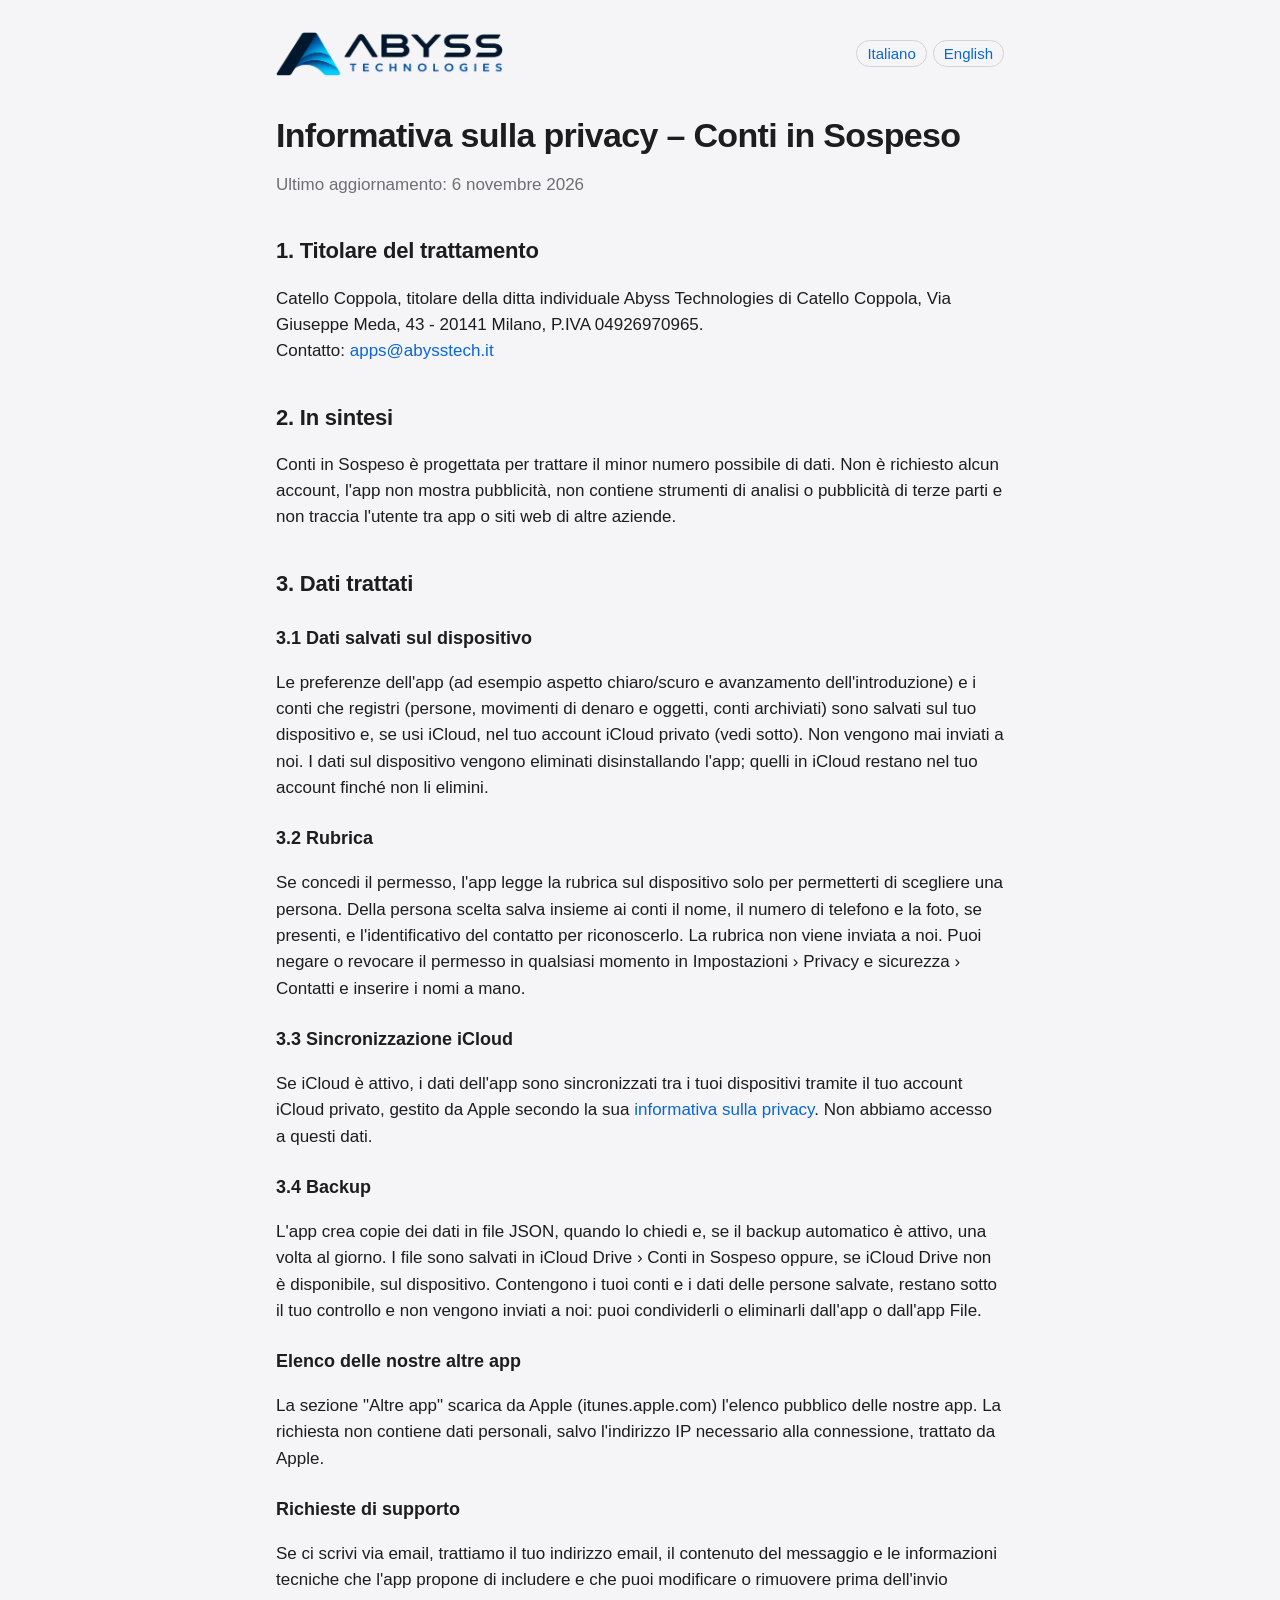
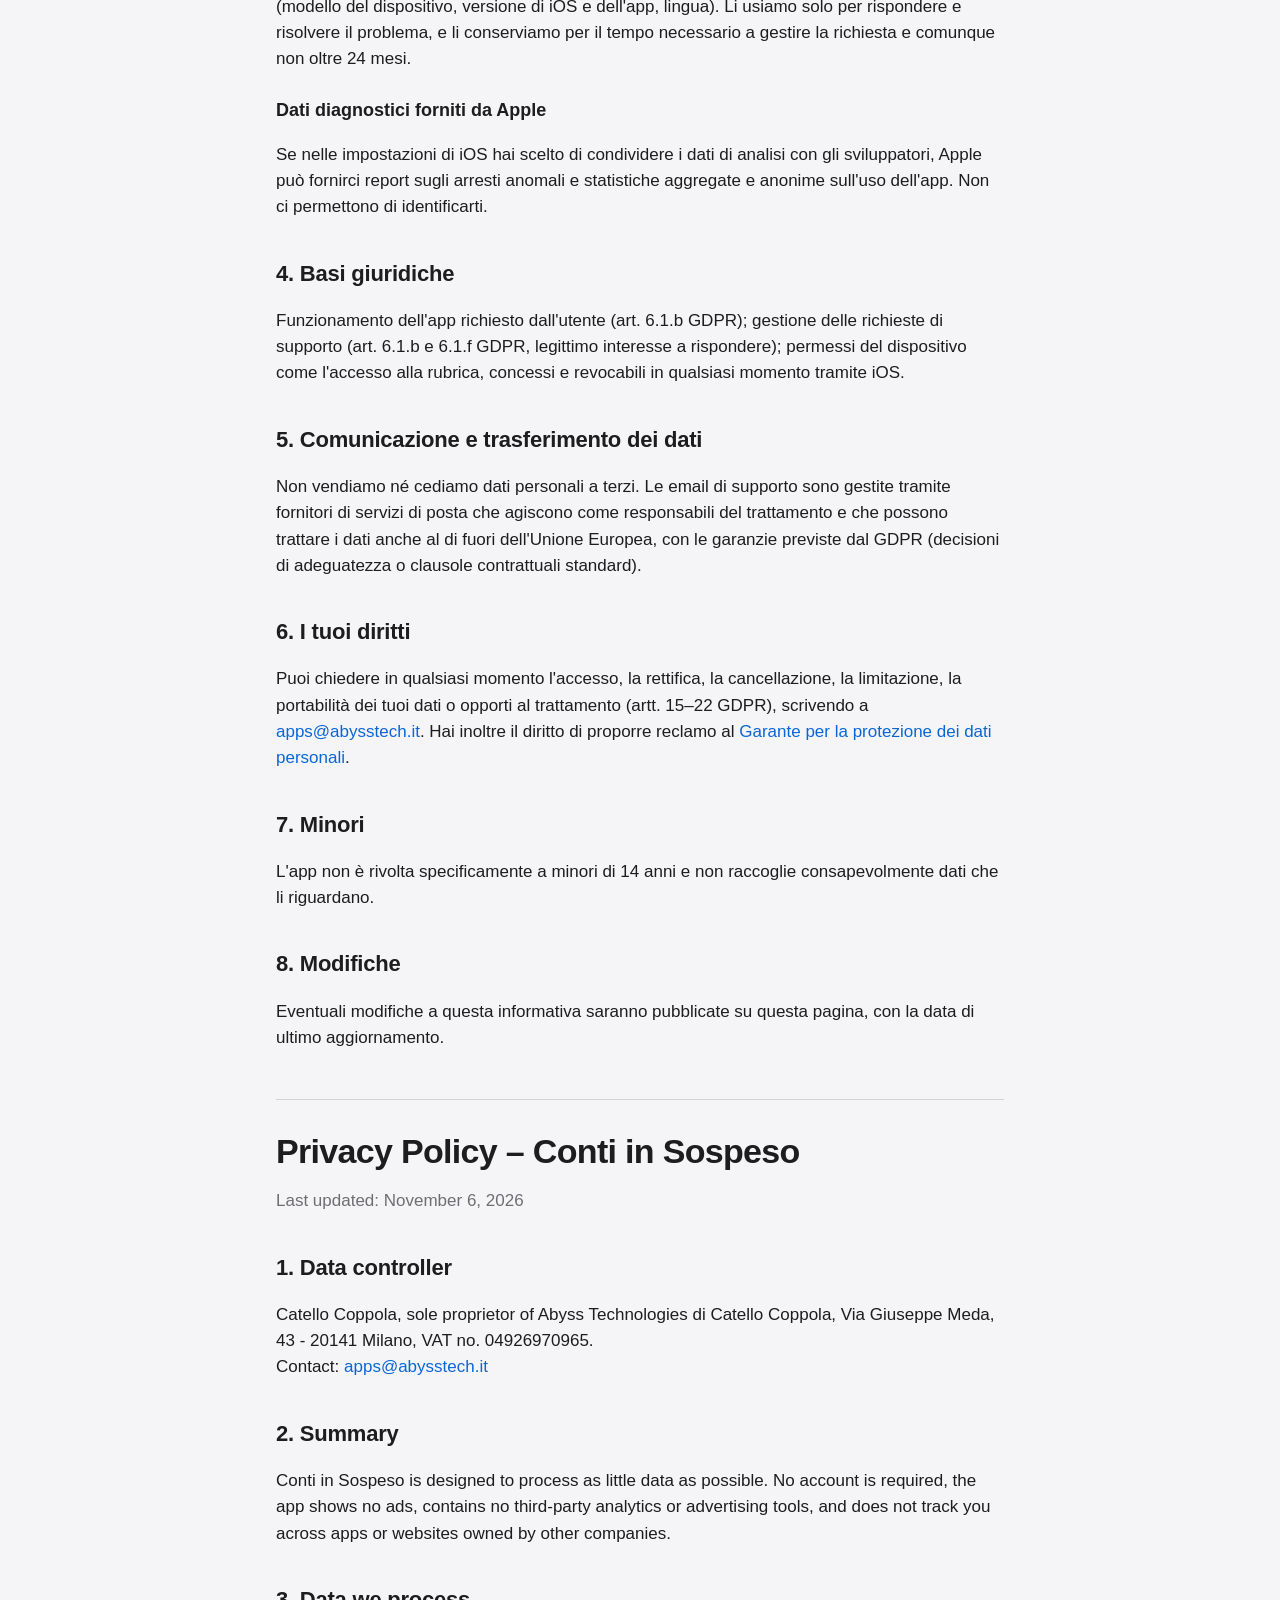
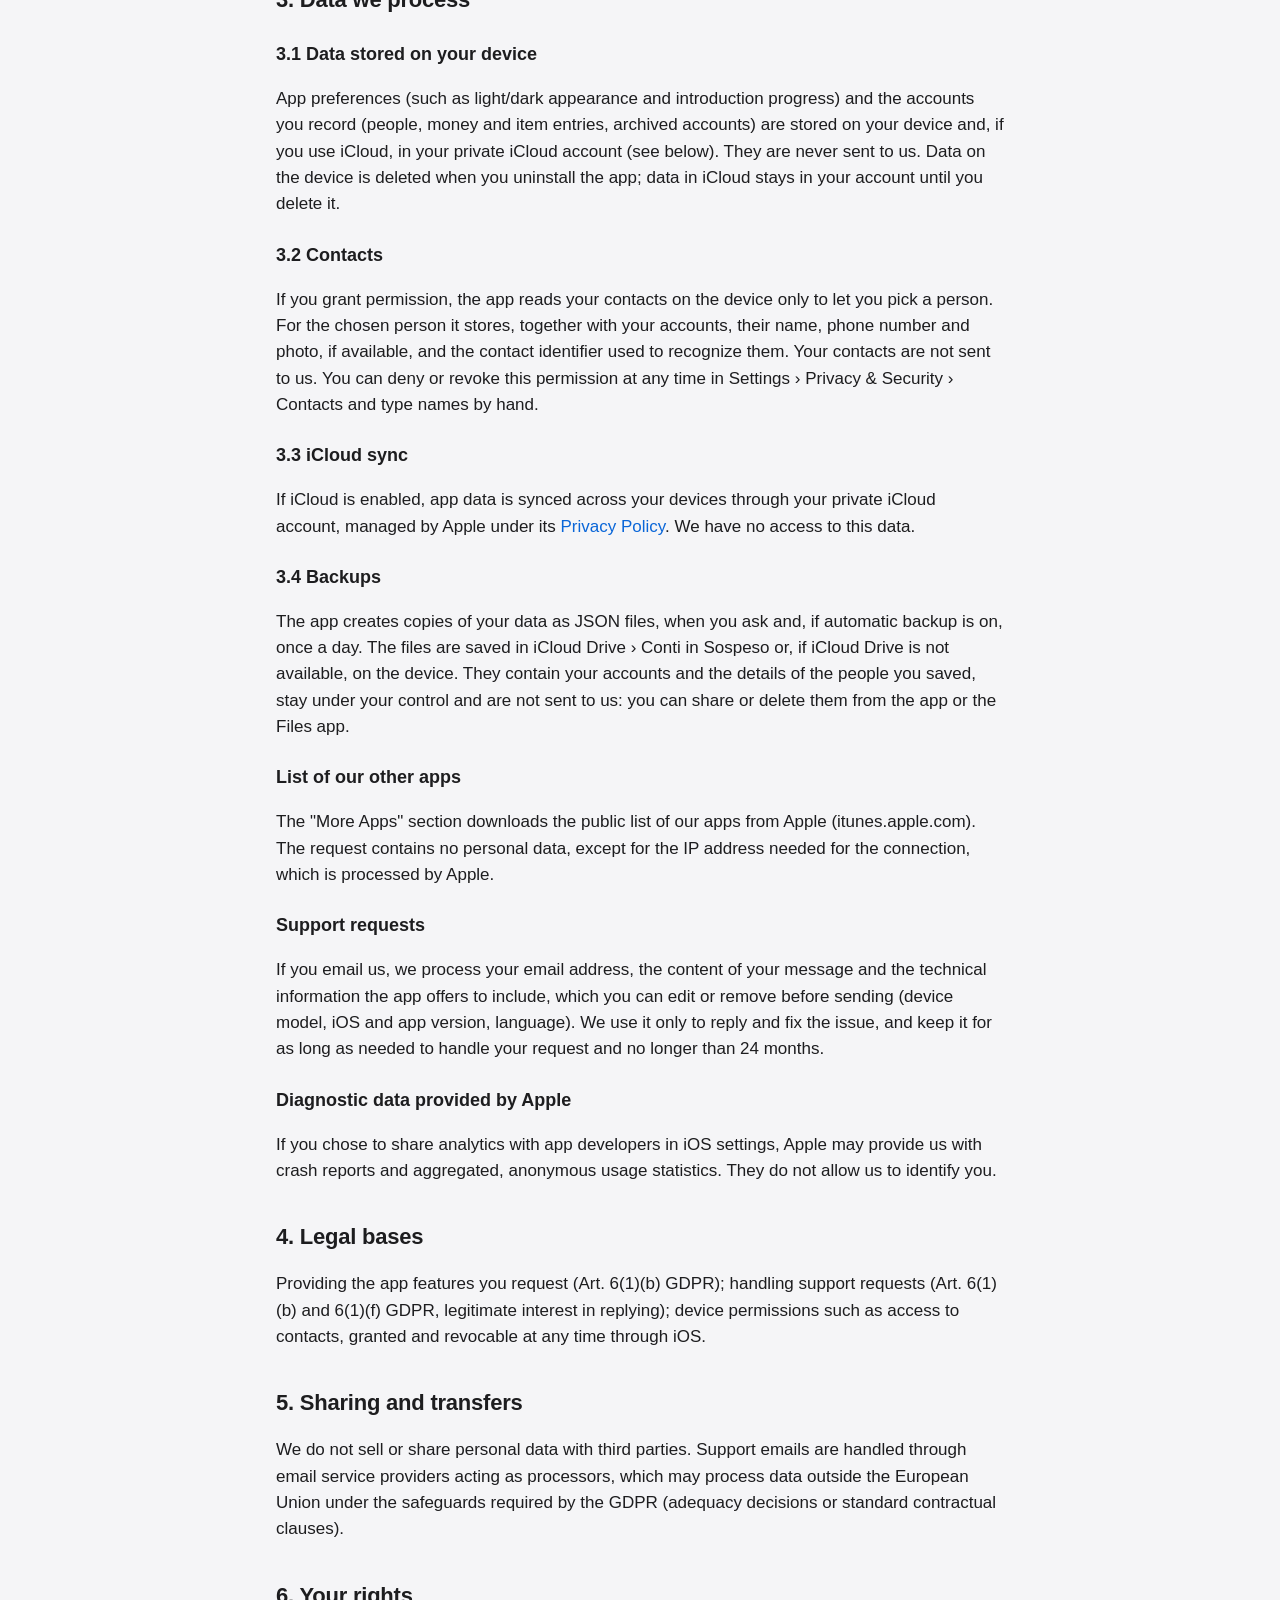
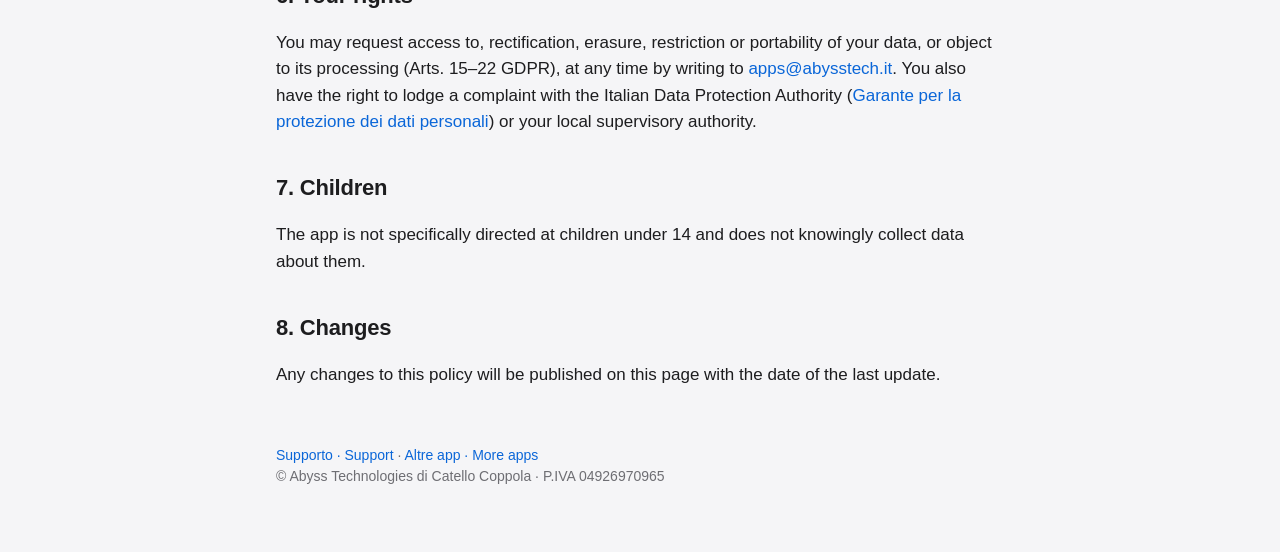
==== conti-in-sospeso/privacy/index.html @ 13d201ea "Conti in Sospeso: pagine privacy e supporto, card nella home Co-Authored-By: Claude Opus 5.5 <norepl" ====
<!doctype html>
<html lang="it">
<head>
  <meta charset="utf-8">
  <meta name="viewport" content="width=device-width, initial-scale=1">
  <title>Informativa sulla privacy · Privacy Policy – Conti in Sospeso</title>
  <link rel="stylesheet" href="/assets/style.css">
  <link rel="icon" href="/favicon.ico" sizes="any">
  <link rel="icon" type="image/png" sizes="32x32" href="/assets/favicon-32.png">
  <link rel="apple-touch-icon" href="/apple-touch-icon.png">
</head>
<body>
  <div class="wrap">
    <header class="site">
      <a class="brand" href="/"><picture><source srcset="/assets/logo-dark.png" media="(prefers-color-scheme: dark)"><img src="/assets/logo-light.png" alt="Abyss Technologies" width="480" height="93"></picture></a>
      <nav class="lang-switch"><a href="#it" lang="it">Italiano</a><a href="#en" lang="en">English</a></nav>
    </header>

    <section class="lang" id="it" lang="it">
      <h1>Informativa sulla privacy – Conti in Sospeso</h1>
      <p class="muted">Ultimo aggiornamento: 6 novembre 2026</p>

      <h2>1. Titolare del trattamento</h2>
      <p>Catello Coppola, titolare della ditta individuale Abyss Technologies di Catello Coppola, Via Giuseppe Meda, 43 - 20141 Milano, P.IVA 04926970965.<br>
      Contatto: <a href="mailto:apps@abysstech.it">apps@abysstech.it</a></p>

      <h2>2. In sintesi</h2>
      <p>Conti in Sospeso è progettata per trattare il minor numero possibile di dati. Non è richiesto alcun account, l'app non mostra pubblicità, non contiene strumenti di analisi o pubblicità di terze parti e non traccia l'utente tra app o siti web di altre aziende.</p>

      <h2>3. Dati trattati</h2>

      <h3>3.1 Dati salvati sul dispositivo</h3>
      <p>Le preferenze dell'app (ad esempio aspetto chiaro/scuro e avanzamento dell'introduzione) e i conti che registri (persone, movimenti di denaro e oggetti, conti archiviati) sono salvati sul tuo dispositivo e, se usi iCloud, nel tuo account iCloud privato (vedi sotto). Non vengono mai inviati a noi. I dati sul dispositivo vengono eliminati disinstallando l'app; quelli in iCloud restano nel tuo account finché non li elimini.</p>

      <h3>3.2 Rubrica</h3>
      <p>Se concedi il permesso, l'app legge la rubrica sul dispositivo solo per permetterti di scegliere una persona. Della persona scelta salva insieme ai conti il nome, il numero di telefono e la foto, se presenti, e l'identificativo del contatto per riconoscerlo. La rubrica non viene inviata a noi. Puoi negare o revocare il permesso in qualsiasi momento in Impostazioni › Privacy e sicurezza › Contatti e inserire i nomi a mano.</p>

            <h3>3.3 Sincronizzazione iCloud</h3>
      <p>Se iCloud è attivo, i dati dell'app sono sincronizzati tra i tuoi dispositivi tramite il tuo account iCloud privato, gestito da Apple secondo la sua <a href="https://www.apple.com/legal/privacy/">informativa sulla privacy</a>. Non abbiamo accesso a questi dati.</p>

      <h3>3.4 Backup</h3>
      <p>L'app crea copie dei dati in file JSON, quando lo chiedi e, se il backup automatico è attivo, una volta al giorno. I file sono salvati in iCloud Drive › Conti in Sospeso oppure, se iCloud Drive non è disponibile, sul dispositivo. Contengono i tuoi conti e i dati delle persone salvate, restano sotto il tuo controllo e non vengono inviati a noi: puoi condividerli o eliminarli dall'app o dall'app File.</p>
      
      <h3>Elenco delle nostre altre app</h3>
      <p>La sezione "Altre app" scarica da Apple (itunes.apple.com) l'elenco pubblico delle nostre app. La richiesta non contiene dati personali, salvo l'indirizzo IP necessario alla connessione, trattato da Apple.</p>

      <h3>Richieste di supporto</h3>
      <p>Se ci scrivi via email, trattiamo il tuo indirizzo email, il contenuto del messaggio e le informazioni tecniche che l'app propone di includere e che puoi modificare o rimuovere prima dell'invio (modello del dispositivo, versione di iOS e dell'app, lingua). Li usiamo solo per rispondere e risolvere il problema, e li conserviamo per il tempo necessario a gestire la richiesta e comunque non oltre 24 mesi.</p>

      <h3>Dati diagnostici forniti da Apple</h3>
      <p>Se nelle impostazioni di iOS hai scelto di condividere i dati di analisi con gli sviluppatori, Apple può fornirci report sugli arresti anomali e statistiche aggregate e anonime sull'uso dell'app. Non ci permettono di identificarti.</p>

      <h2>4. Basi giuridiche</h2>
      <p>Funzionamento dell'app richiesto dall'utente (art. 6.1.b GDPR); gestione delle richieste di supporto (art. 6.1.b e 6.1.f GDPR, legittimo interesse a rispondere); permessi del dispositivo come l'accesso alla rubrica, concessi e revocabili in qualsiasi momento tramite iOS.</p>

      <h2>5. Comunicazione e trasferimento dei dati</h2>
      <p>Non vendiamo né cediamo dati personali a terzi. Le email di supporto sono gestite tramite fornitori di servizi di posta che agiscono come responsabili del trattamento e che possono trattare i dati anche al di fuori dell'Unione Europea, con le garanzie previste dal GDPR (decisioni di adeguatezza o clausole contrattuali standard).</p>

      <h2>6. I tuoi diritti</h2>
      <p>Puoi chiedere in qualsiasi momento l'accesso, la rettifica, la cancellazione, la limitazione, la portabilità dei tuoi dati o opporti al trattamento (artt. 15–22 GDPR), scrivendo a <a href="mailto:apps@abysstech.it">apps@abysstech.it</a>. Hai inoltre il diritto di proporre reclamo al <a href="https://www.garanteprivacy.it">Garante per la protezione dei dati personali</a>.</p>

      <h2>7. Minori</h2>
      <p>L'app non è rivolta specificamente a minori di 14 anni e non raccoglie consapevolmente dati che li riguardano.</p>

      <h2>8. Modifiche</h2>
      <p>Eventuali modifiche a questa informativa saranno pubblicate su questa pagina, con la data di ultimo aggiornamento.</p>
    </section>

    <section class="lang" id="en" lang="en">
      <h1>Privacy Policy – Conti in Sospeso</h1>
      <p class="muted">Last updated: November 6, 2026</p>

      <h2>1. Data controller</h2>
      <p>Catello Coppola, sole proprietor of Abyss Technologies di Catello Coppola, Via Giuseppe Meda, 43 - 20141 Milano, VAT no. 04926970965.<br>
      Contact: <a href="mailto:apps@abysstech.it">apps@abysstech.it</a></p>

      <h2>2. Summary</h2>
      <p>Conti in Sospeso is designed to process as little data as possible. No account is required, the app shows no ads, contains no third-party analytics or advertising tools, and does not track you across apps or websites owned by other companies.</p>

      <h2>3. Data we process</h2>

      <h3>3.1 Data stored on your device</h3>
      <p>App preferences (such as light/dark appearance and introduction progress) and the accounts you record (people, money and item entries, archived accounts) are stored on your device and, if you use iCloud, in your private iCloud account (see below). They are never sent to us. Data on the device is deleted when you uninstall the app; data in iCloud stays in your account until you delete it.</p>

      <h3>3.2 Contacts</h3>
      <p>If you grant permission, the app reads your contacts on the device only to let you pick a person. For the chosen person it stores, together with your accounts, their name, phone number and photo, if available, and the contact identifier used to recognize them. Your contacts are not sent to us. You can deny or revoke this permission at any time in Settings › Privacy &amp; Security › Contacts and type names by hand.</p>

            <h3>3.3 iCloud sync</h3>
      <p>If iCloud is enabled, app data is synced across your devices through your private iCloud account, managed by Apple under its <a href="https://www.apple.com/legal/privacy/">Privacy Policy</a>. We have no access to this data.</p>

      <h3>3.4 Backups</h3>
      <p>The app creates copies of your data as JSON files, when you ask and, if automatic backup is on, once a day. The files are saved in iCloud Drive › Conti in Sospeso or, if iCloud Drive is not available, on the device. They contain your accounts and the details of the people you saved, stay under your control and are not sent to us: you can share or delete them from the app or the Files app.</p>
      
      <h3>List of our other apps</h3>
      <p>The "More Apps" section downloads the public list of our apps from Apple (itunes.apple.com). The request contains no personal data, except for the IP address needed for the connection, which is processed by Apple.</p>

      <h3>Support requests</h3>
      <p>If you email us, we process your email address, the content of your message and the technical information the app offers to include, which you can edit or remove before sending (device model, iOS and app version, language). We use it only to reply and fix the issue, and keep it for as long as needed to handle your request and no longer than 24 months.</p>

      <h3>Diagnostic data provided by Apple</h3>
      <p>If you chose to share analytics with app developers in iOS settings, Apple may provide us with crash reports and aggregated, anonymous usage statistics. They do not allow us to identify you.</p>

      <h2>4. Legal bases</h2>
      <p>Providing the app features you request (Art. 6(1)(b) GDPR); handling support requests (Art. 6(1)(b) and 6(1)(f) GDPR, legitimate interest in replying); device permissions such as access to contacts, granted and revocable at any time through iOS.</p>

      <h2>5. Sharing and transfers</h2>
      <p>We do not sell or share personal data with third parties. Support emails are handled through email service providers acting as processors, which may process data outside the European Union under the safeguards required by the GDPR (adequacy decisions or standard contractual clauses).</p>

      <h2>6. Your rights</h2>
      <p>You may request access to, rectification, erasure, restriction or portability of your data, or object to its processing (Arts. 15–22 GDPR), at any time by writing to <a href="mailto:apps@abysstech.it">apps@abysstech.it</a>. You also have the right to lodge a complaint with the Italian Data Protection Authority (<a href="https://www.garanteprivacy.it">Garante per la protezione dei dati personali</a>) or your local supervisory authority.</p>

      <h2>7. Children</h2>
      <p>The app is not specifically directed at children under 14 and does not knowingly collect data about them.</p>

      <h2>8. Changes</h2>
      <p>Any changes to this policy will be published on this page with the date of the last update.</p>
    </section>

    <footer class="site">
      <a href="/conti-in-sospeso/support/">Supporto · Support</a> · <a href="/">Altre app · More apps</a><br>
      © Abyss Technologies di Catello Coppola · P.IVA 04926970965
    </footer>
  </div>
</body>
</html>
---- assets/style.css ----
:root {
  --bg: #f5f5f7;
  --surface: #ffffff;
  --text: #1d1d1f;
  --muted: #6e6e73;
  --border: #d2d2d7;
  --accent: #0a66d8;
  --radius: 18px;
  color-scheme: light dark;
}

@media (prefers-color-scheme: dark) {
  :root {
    --bg: #000000;
    --surface: #1c1c1e;
    --text: #f5f5f7;
    --muted: #a1a1a6;
    --border: #38383a;
    --accent: #4da3ff;
  }
}

* { box-sizing: border-box; }

body {
  margin: 0;
  background: var(--bg);
  color: var(--text);
  font: 17px/1.55 -apple-system, BlinkMacSystemFont, "SF Pro Text", "Helvetica Neue", Arial, sans-serif;
  -webkit-text-size-adjust: 100%;
}

a { color: var(--accent); text-decoration: none; }
a:hover { text-decoration: underline; }

.wrap { max-width: 760px; margin: 0 auto; padding: 32px 16px 64px; }

header.site { display: flex; align-items: center; justify-content: space-between; gap: 12px; flex-wrap: wrap; margin-bottom: 32px; }
header.site .brand { font-weight: 600; color: var(--text); }
header.site .brand small { display: block; font-weight: 400; color: var(--muted); font-size: 14px; }
header.site .brand img { display: block; height: 44px; width: auto; }

.lang-switch { font-size: 15px; }
.lang-switch a { padding: 4px 10px; border: 1px solid var(--border); border-radius: 999px; margin-left: 6px; }

h1 { font-size: 34px; line-height: 1.15; margin: 0 0 8px; letter-spacing: -0.02em; }
h2 { font-size: 22px; margin: 36px 0 8px; letter-spacing: -0.01em; }
h3 { font-size: 18px; margin: 24px 0 6px; }
p, li { color: var(--text); }
.muted { color: var(--muted); }

.card {
  background: var(--surface);
  border: 1px solid var(--border);
  border-radius: var(--radius);
  padding: 20px;
}

.app-hero { display: flex; gap: 16px; align-items: center; margin-bottom: 24px; }
.app-hero img, .app-card img {
  width: 72px; height: 72px; border-radius: 22.5%;
  border: 1px solid var(--border); background: var(--surface); flex: none;
}

.apps { display: grid; gap: 16px; }
.app-card { display: flex; gap: 16px; align-items: flex-start; }
.app-card h2 { margin: 0 0 4px; font-size: 20px; }
.app-card p { margin: 0 0 10px; color: var(--muted); }
.links { display: flex; flex-wrap: wrap; gap: 8px 16px; font-size: 15px; }

details { border-top: 1px solid var(--border); padding: 12px 0; }
details:last-of-type { border-bottom: 1px solid var(--border); }
summary { cursor: pointer; font-weight: 600; }
details p { margin: 8px 0 0; color: var(--muted); }

.button {
  display: inline-block; background: var(--accent); color: #fff;
  padding: 10px 18px; border-radius: 999px; font-weight: 600;
}
.button:hover { text-decoration: none; opacity: 0.9; }

section.lang { padding-top: 8px; }
section.lang + section.lang { border-top: 1px solid var(--border); margin-top: 48px; padding-top: 32px; }

footer.site { margin-top: 56px; font-size: 14px; color: var(--muted); }
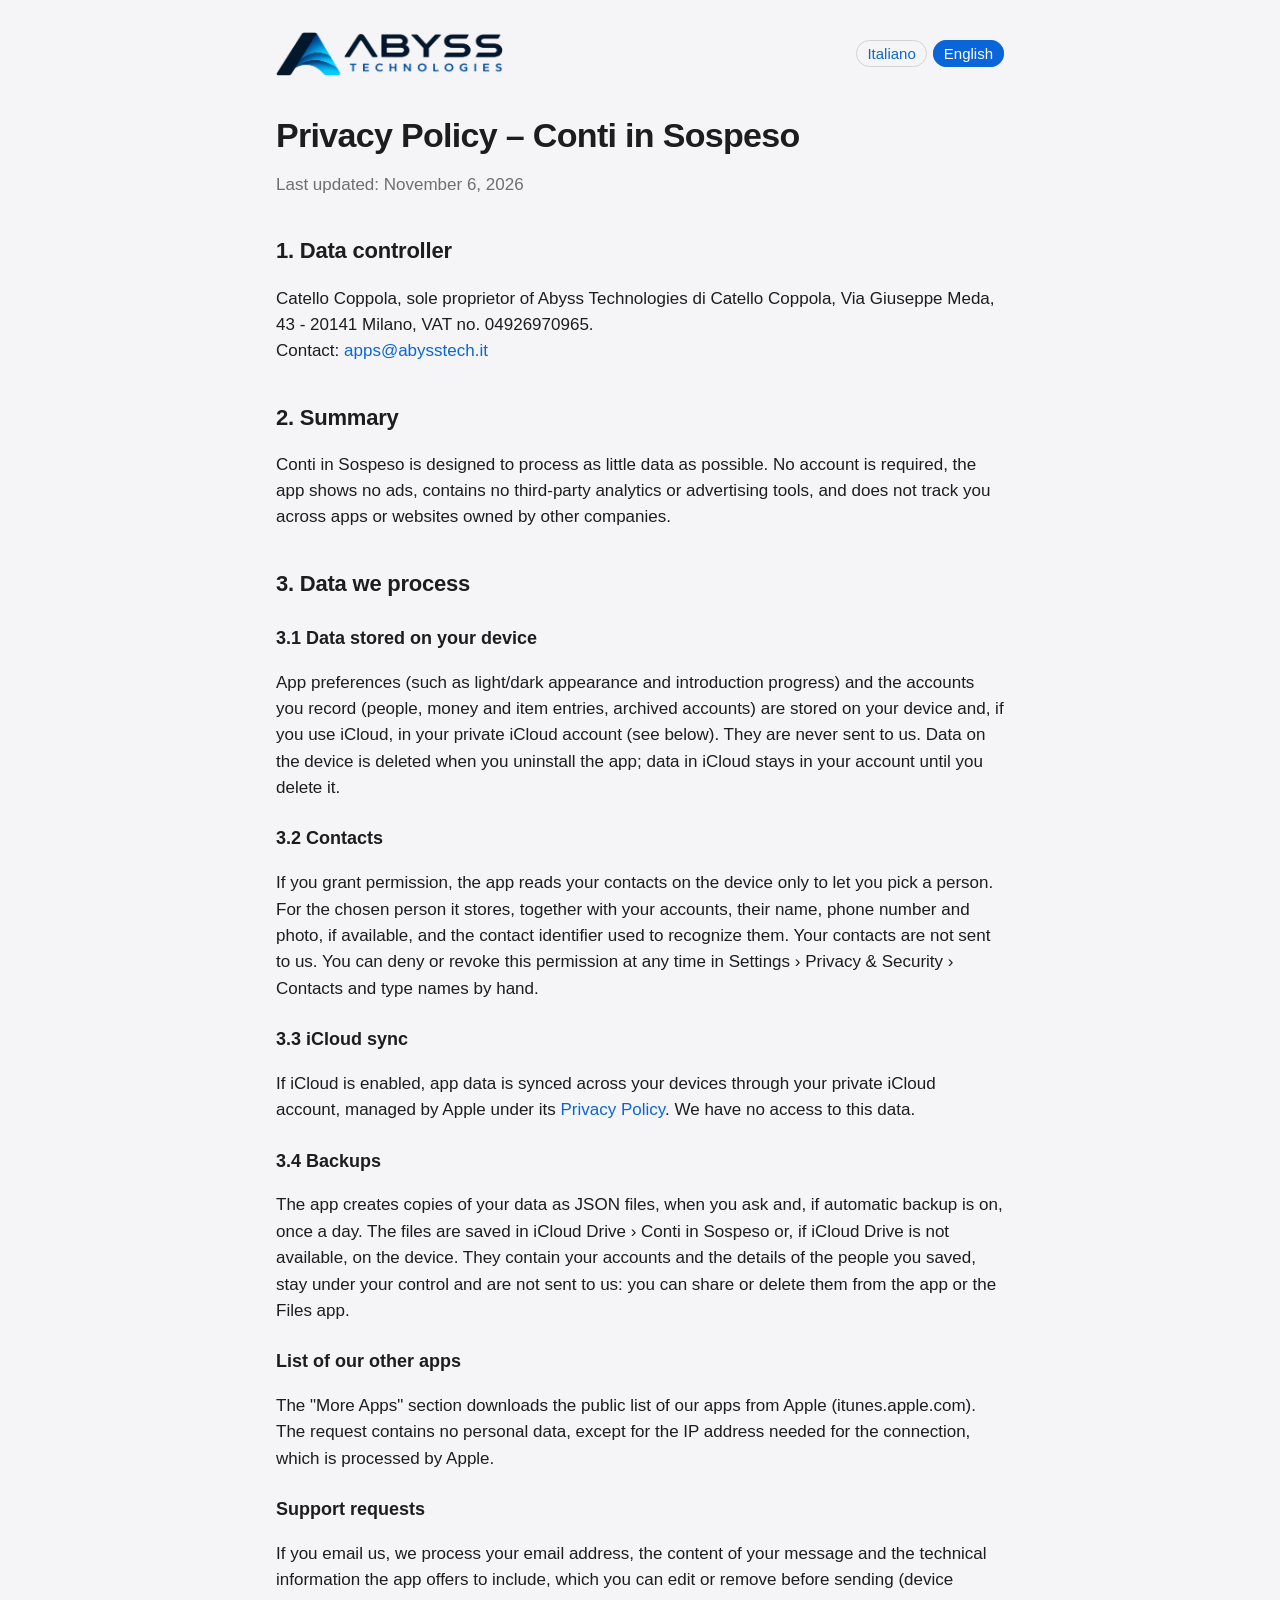
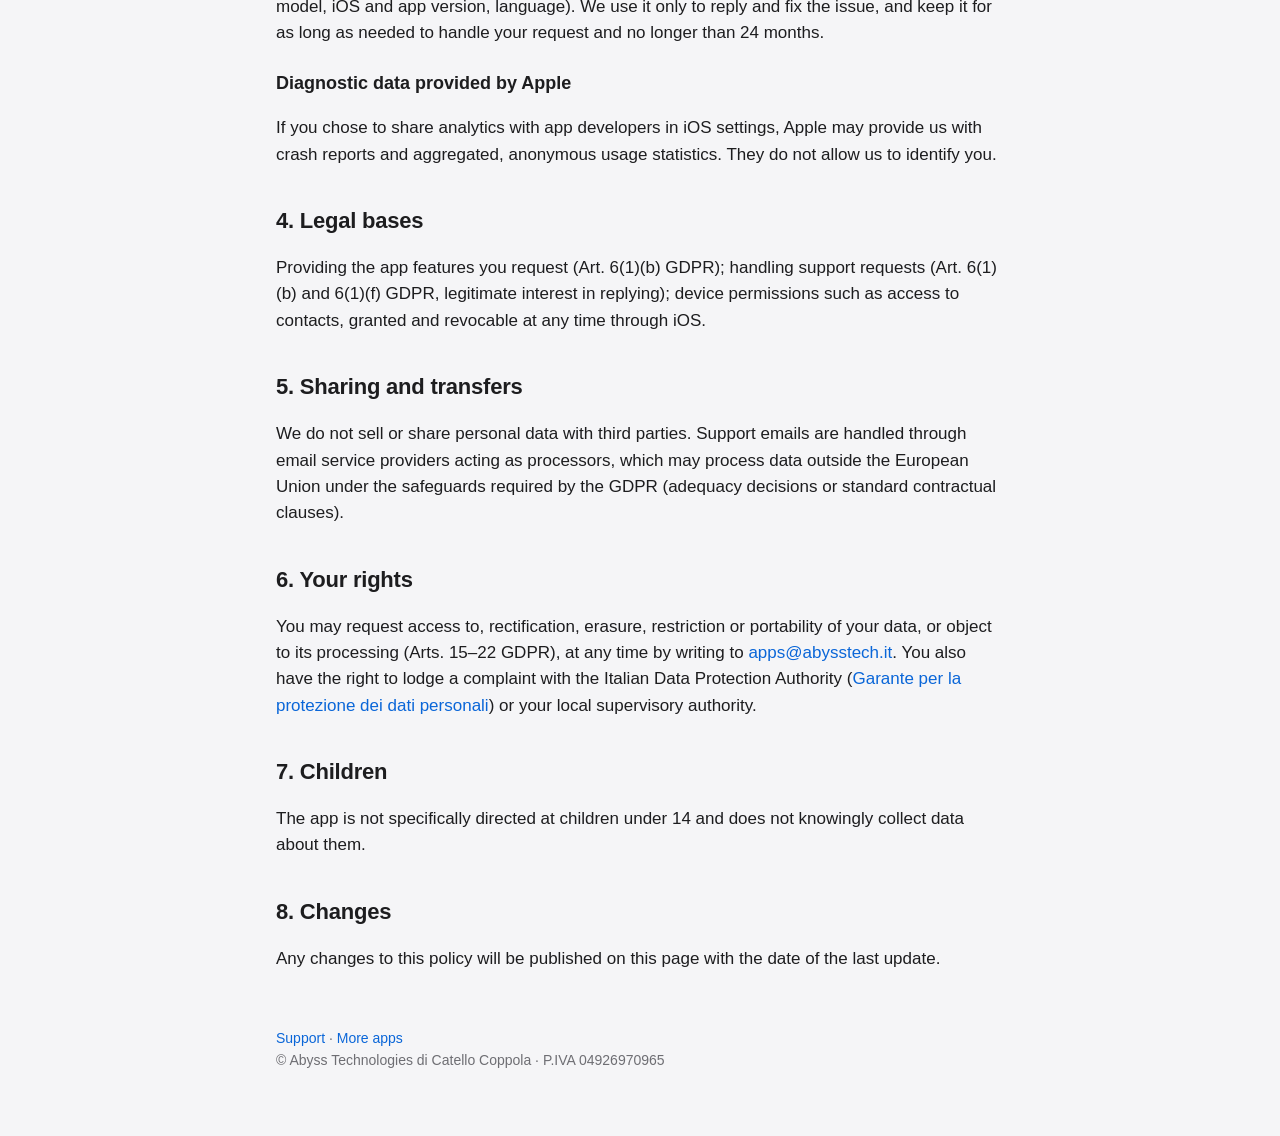
==== commit 8357a05e: "Una lingua alla volta (browser o selettore) ed email protetta dagli spammer" ====
--- a/conti-in-sospeso/privacy/index.html
+++ b/conti-in-sospeso/privacy/index.html
@@ -1,10 +1,11 @@
 <!doctype html>
-<html lang="it">
+<html lang="it" data-title-it="Informativa sulla privacy – Conti in Sospeso" data-title-en="Privacy Policy – Conti in Sospeso">
 <head>
   <meta charset="utf-8">
   <meta name="viewport" content="width=device-width, initial-scale=1">
-  <title>Informativa sulla privacy · Privacy Policy – Conti in Sospeso</title>
+  <title>Informativa sulla privacy – Conti in Sospeso</title>
   <link rel="stylesheet" href="/assets/style.css">
+  <script src="/assets/site.js"></script>
   <link rel="icon" href="/favicon.ico" sizes="any">
   <link rel="icon" type="image/png" sizes="32x32" href="/assets/favicon-32.png">
   <link rel="apple-touch-icon" href="/apple-touch-icon.png">
@@ -22,7 +23,7 @@
 
       <h2>1. Titolare del trattamento</h2>
       <p>Catello Coppola, titolare della ditta individuale Abyss Technologies di Catello Coppola, Via Giuseppe Meda, 43 - 20141 Milano, P.IVA 04926970965.<br>
-      Contatto: <a href="mailto:apps@abysstech.it">apps@abysstech.it</a></p>
+      Contatto: <a class="email" data-mail="YXBwc0BhYnlzc3RlY2guaXQ=">apps [chiocciola] abysstech [punto] it</a></p>
 
       <h2>2. In sintesi</h2>
       <p>Conti in Sospeso è progettata per trattare il minor numero possibile di dati. Non è richiesto alcun account, l'app non mostra pubblicità, non contiene strumenti di analisi o pubblicità di terze parti e non traccia l'utente tra app o siti web di altre aziende.</p>
@@ -57,7 +58,7 @@
       <p>Non vendiamo né cediamo dati personali a terzi. Le email di supporto sono gestite tramite fornitori di servizi di posta che agiscono come responsabili del trattamento e che possono trattare i dati anche al di fuori dell'Unione Europea, con le garanzie previste dal GDPR (decisioni di adeguatezza o clausole contrattuali standard).</p>
 
       <h2>6. I tuoi diritti</h2>
-      <p>Puoi chiedere in qualsiasi momento l'accesso, la rettifica, la cancellazione, la limitazione, la portabilità dei tuoi dati o opporti al trattamento (artt. 15–22 GDPR), scrivendo a <a href="mailto:apps@abysstech.it">apps@abysstech.it</a>. Hai inoltre il diritto di proporre reclamo al <a href="https://www.garanteprivacy.it">Garante per la protezione dei dati personali</a>.</p>
+      <p>Puoi chiedere in qualsiasi momento l'accesso, la rettifica, la cancellazione, la limitazione, la portabilità dei tuoi dati o opporti al trattamento (artt. 15–22 GDPR), scrivendo a <a class="email" data-mail="YXBwc0BhYnlzc3RlY2guaXQ=">apps [chiocciola] abysstech [punto] it</a>. Hai inoltre il diritto di proporre reclamo al <a href="https://www.garanteprivacy.it">Garante per la protezione dei dati personali</a>.</p>
 
       <h2>7. Minori</h2>
       <p>L'app non è rivolta specificamente a minori di 14 anni e non raccoglie consapevolmente dati che li riguardano.</p>
@@ -72,7 +73,7 @@
 
       <h2>1. Data controller</h2>
       <p>Catello Coppola, sole proprietor of Abyss Technologies di Catello Coppola, Via Giuseppe Meda, 43 - 20141 Milano, VAT no. 04926970965.<br>
-      Contact: <a href="mailto:apps@abysstech.it">apps@abysstech.it</a></p>
+      Contact: <a class="email" data-mail="YXBwc0BhYnlzc3RlY2guaXQ=">apps [at] abysstech [dot] it</a></p>
 
       <h2>2. Summary</h2>
       <p>Conti in Sospeso is designed to process as little data as possible. No account is required, the app shows no ads, contains no third-party analytics or advertising tools, and does not track you across apps or websites owned by other companies.</p>
@@ -107,7 +108,7 @@
       <p>We do not sell or share personal data with third parties. Support emails are handled through email service providers acting as processors, which may process data outside the European Union under the safeguards required by the GDPR (adequacy decisions or standard contractual clauses).</p>
 
       <h2>6. Your rights</h2>
-      <p>You may request access to, rectification, erasure, restriction or portability of your data, or object to its processing (Arts. 15–22 GDPR), at any time by writing to <a href="mailto:apps@abysstech.it">apps@abysstech.it</a>. You also have the right to lodge a complaint with the Italian Data Protection Authority (<a href="https://www.garanteprivacy.it">Garante per la protezione dei dati personali</a>) or your local supervisory authority.</p>
+      <p>You may request access to, rectification, erasure, restriction or portability of your data, or object to its processing (Arts. 15–22 GDPR), at any time by writing to <a class="email" data-mail="YXBwc0BhYnlzc3RlY2guaXQ=">apps [at] abysstech [dot] it</a>. You also have the right to lodge a complaint with the Italian Data Protection Authority (<a href="https://www.garanteprivacy.it">Garante per la protezione dei dati personali</a>) or your local supervisory authority.</p>
 
       <h2>7. Children</h2>
       <p>The app is not specifically directed at children under 14 and does not knowingly collect data about them.</p>
@@ -117,7 +118,7 @@
     </section>
 
     <footer class="site">
-      <a href="/conti-in-sospeso/support/">Supporto · Support</a> · <a href="/">Altre app · More apps</a><br>
+      <a href="/conti-in-sospeso/support/"><span class="lang" lang="it">Supporto</span><span class="sep"> · </span><span class="lang" lang="en">Support</span></a> · <a href="/"><span class="lang" lang="it">Altre app</span><span class="sep"> · </span><span class="lang" lang="en">More apps</span></a><br>
       © Abyss Technologies di Catello Coppola · P.IVA 04926970965
     </footer>
   </div>
--- a/assets/style.css
+++ b/assets/style.css
@@ -83,3 +83,11 @@
 section.lang + section.lang { border-top: 1px solid var(--border); margin-top: 48px; padding-top: 32px; }
 
 footer.site { margin-top: 56px; font-size: 14px; color: var(--muted); }
+
+/* Lingua: con JavaScript si vede solo la lingua attiva (vedi assets/site.js). */
+html[data-lang="it"] .lang[lang="en"],
+html[data-lang="en"] .lang[lang="it"] { display: none !important; }
+html[data-lang] .sep { display: none; }
+html[data-lang] section.lang + section.lang { border-top: 0; margin-top: 0; padding-top: 8px; }
+.lang-switch a[aria-current="true"] { background: var(--accent); border-color: var(--accent); color: #fff; }
+.lang-switch a[aria-current="true"]:hover { text-decoration: none; }
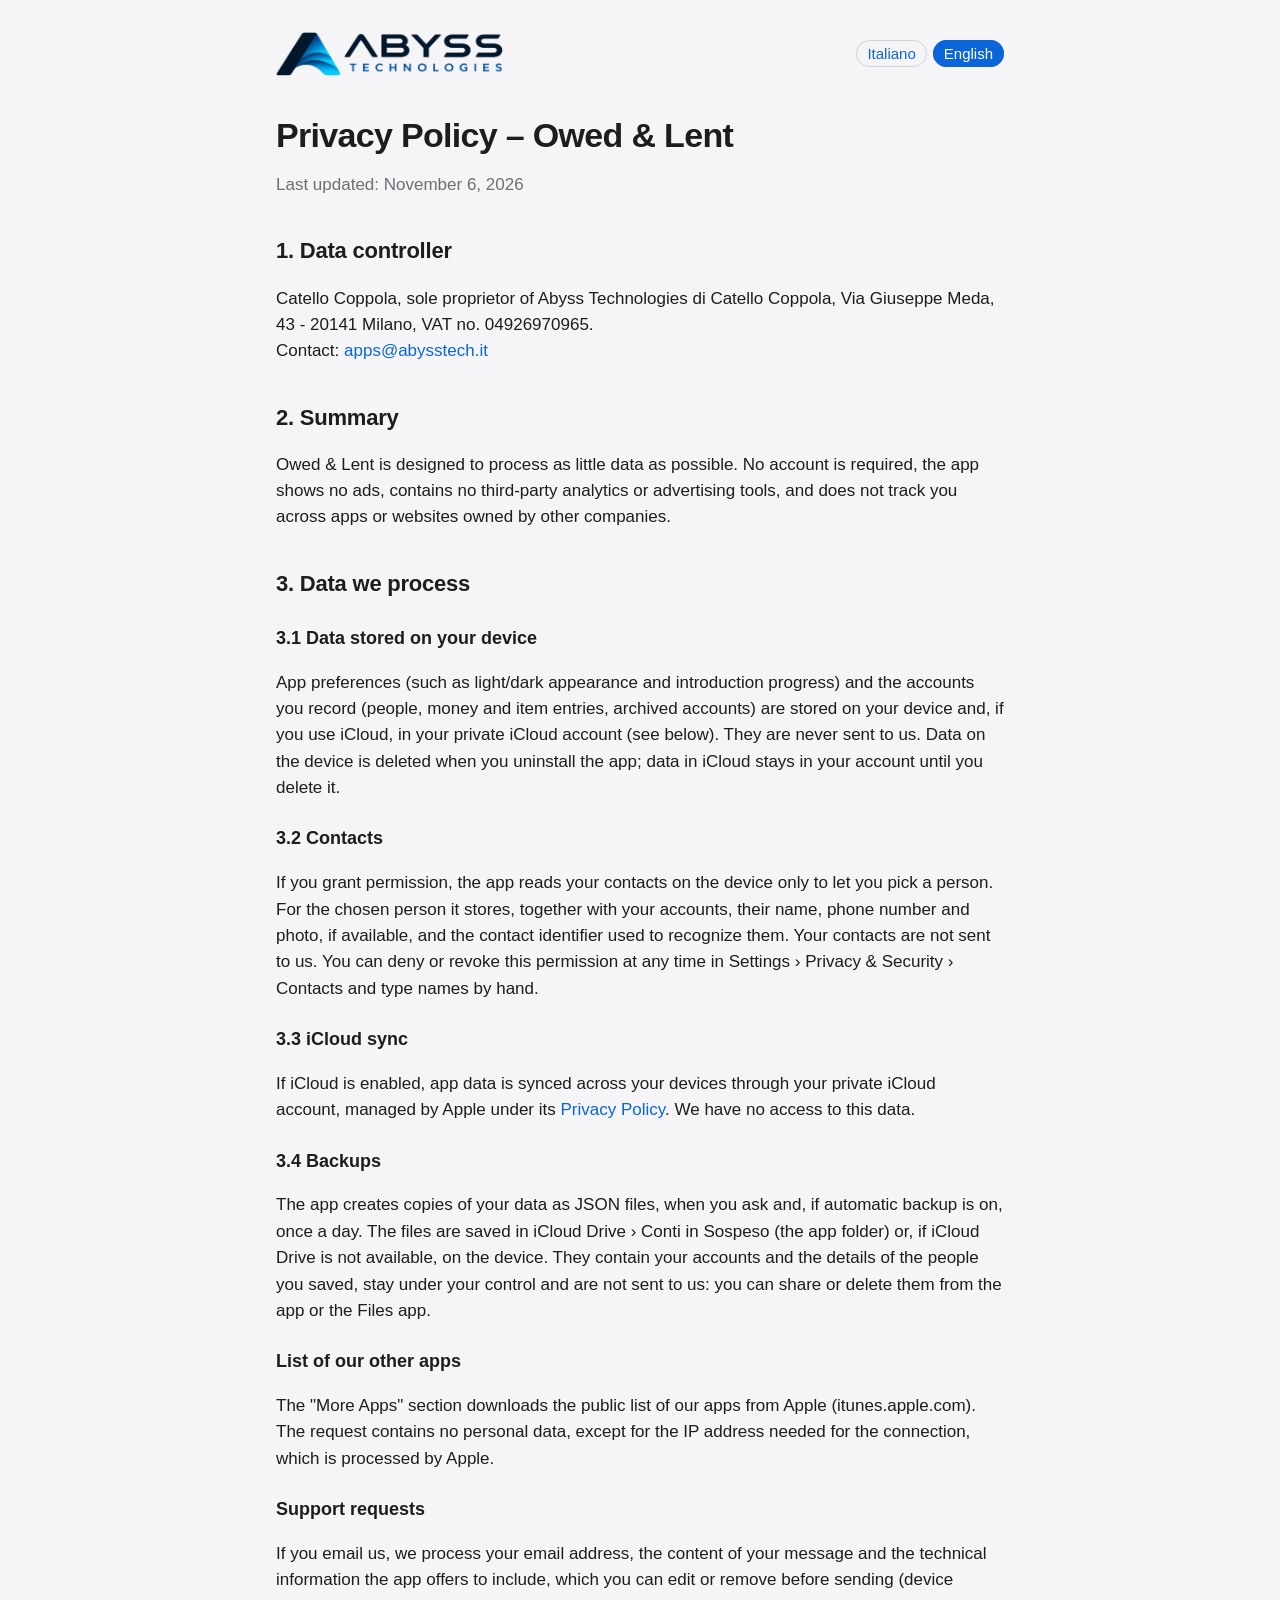
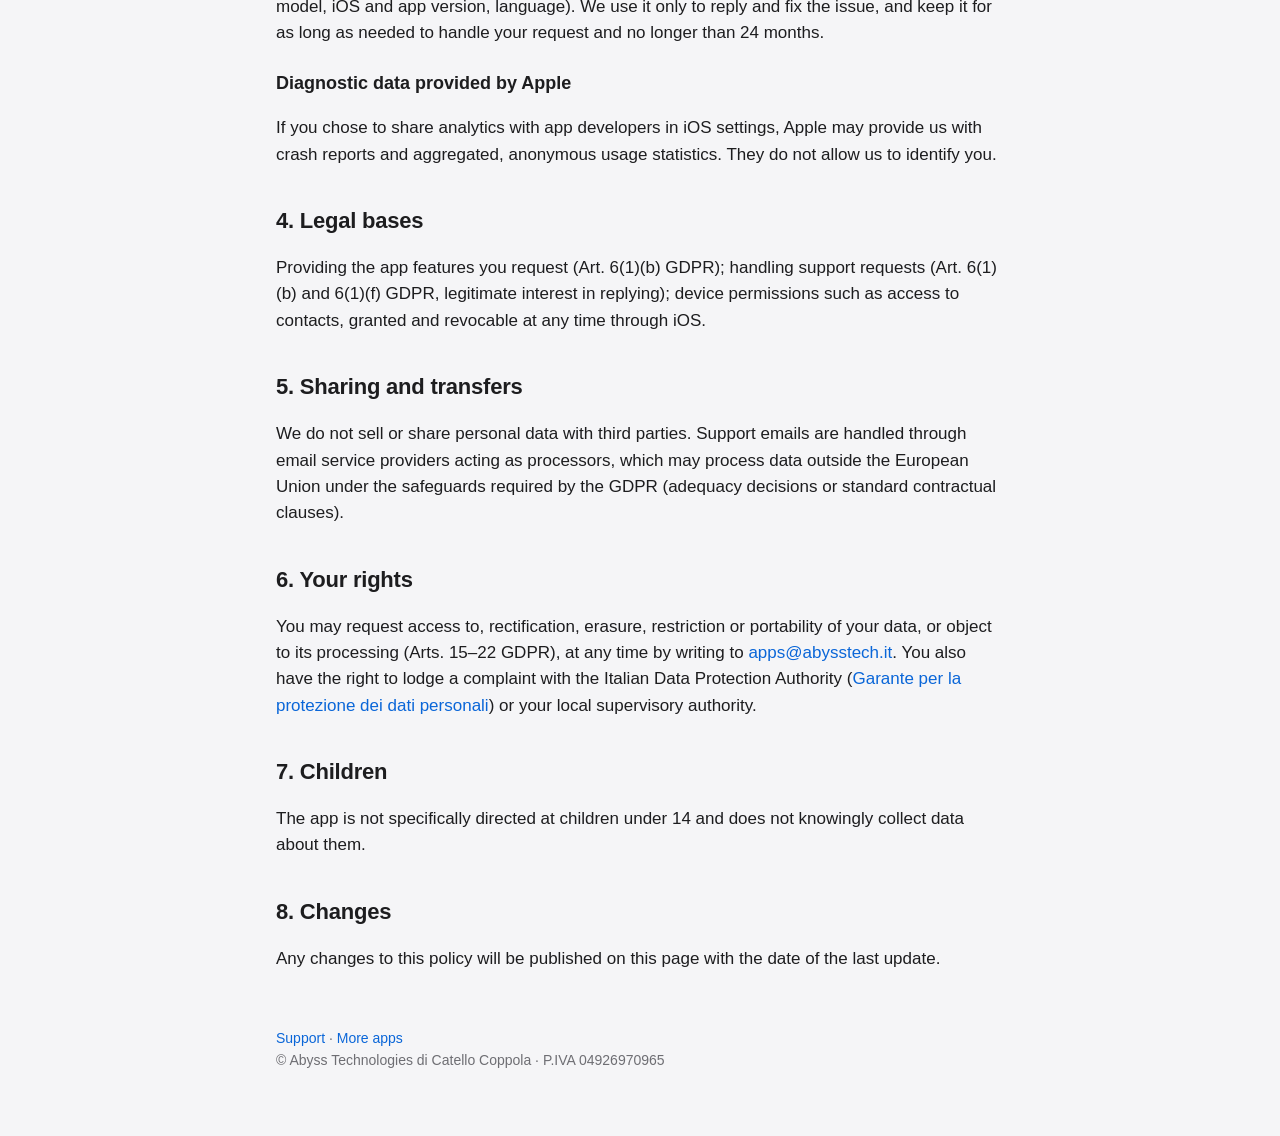
==== commit 93a62875: "Pagine inglesi con il nome Owed & Lent e FAQ allineate all'app tradotta" ====
--- a/conti-in-sospeso/privacy/index.html
+++ b/conti-in-sospeso/privacy/index.html
@@ -1,5 +1,5 @@
 <!doctype html>
-<html lang="it" data-title-it="Informativa sulla privacy – Conti in Sospeso" data-title-en="Privacy Policy – Conti in Sospeso">
+<html lang="it" data-title-it="Informativa sulla privacy – Conti in Sospeso" data-title-en="Privacy Policy – Owed &amp; Lent">
 <head>
   <meta charset="utf-8">
   <meta name="viewport" content="width=device-width, initial-scale=1">
@@ -68,7 +68,7 @@
     </section>
 
     <section class="lang" id="en" lang="en">
-      <h1>Privacy Policy – Conti in Sospeso</h1>
+      <h1>Privacy Policy – Owed &amp; Lent</h1>
       <p class="muted">Last updated: November 6, 2026</p>
 
       <h2>1. Data controller</h2>
@@ -76,7 +76,7 @@
       Contact: <a class="email" data-mail="YXBwc0BhYnlzc3RlY2guaXQ=">apps [at] abysstech [dot] it</a></p>
 
       <h2>2. Summary</h2>
-      <p>Conti in Sospeso is designed to process as little data as possible. No account is required, the app shows no ads, contains no third-party analytics or advertising tools, and does not track you across apps or websites owned by other companies.</p>
+      <p>Owed &amp; Lent is designed to process as little data as possible. No account is required, the app shows no ads, contains no third-party analytics or advertising tools, and does not track you across apps or websites owned by other companies.</p>
 
       <h2>3. Data we process</h2>
 
@@ -90,7 +90,7 @@
       <p>If iCloud is enabled, app data is synced across your devices through your private iCloud account, managed by Apple under its <a href="https://www.apple.com/legal/privacy/">Privacy Policy</a>. We have no access to this data.</p>
 
       <h3>3.4 Backups</h3>
-      <p>The app creates copies of your data as JSON files, when you ask and, if automatic backup is on, once a day. The files are saved in iCloud Drive › Conti in Sospeso or, if iCloud Drive is not available, on the device. They contain your accounts and the details of the people you saved, stay under your control and are not sent to us: you can share or delete them from the app or the Files app.</p>
+      <p>The app creates copies of your data as JSON files, when you ask and, if automatic backup is on, once a day. The files are saved in iCloud Drive › Conti in Sospeso (the app folder) or, if iCloud Drive is not available, on the device. They contain your accounts and the details of the people you saved, stay under your control and are not sent to us: you can share or delete them from the app or the Files app.</p>
       
       <h3>List of our other apps</h3>
       <p>The "More Apps" section downloads the public list of our apps from Apple (itunes.apple.com). The request contains no personal data, except for the IP address needed for the connection, which is processed by Apple.</p>
